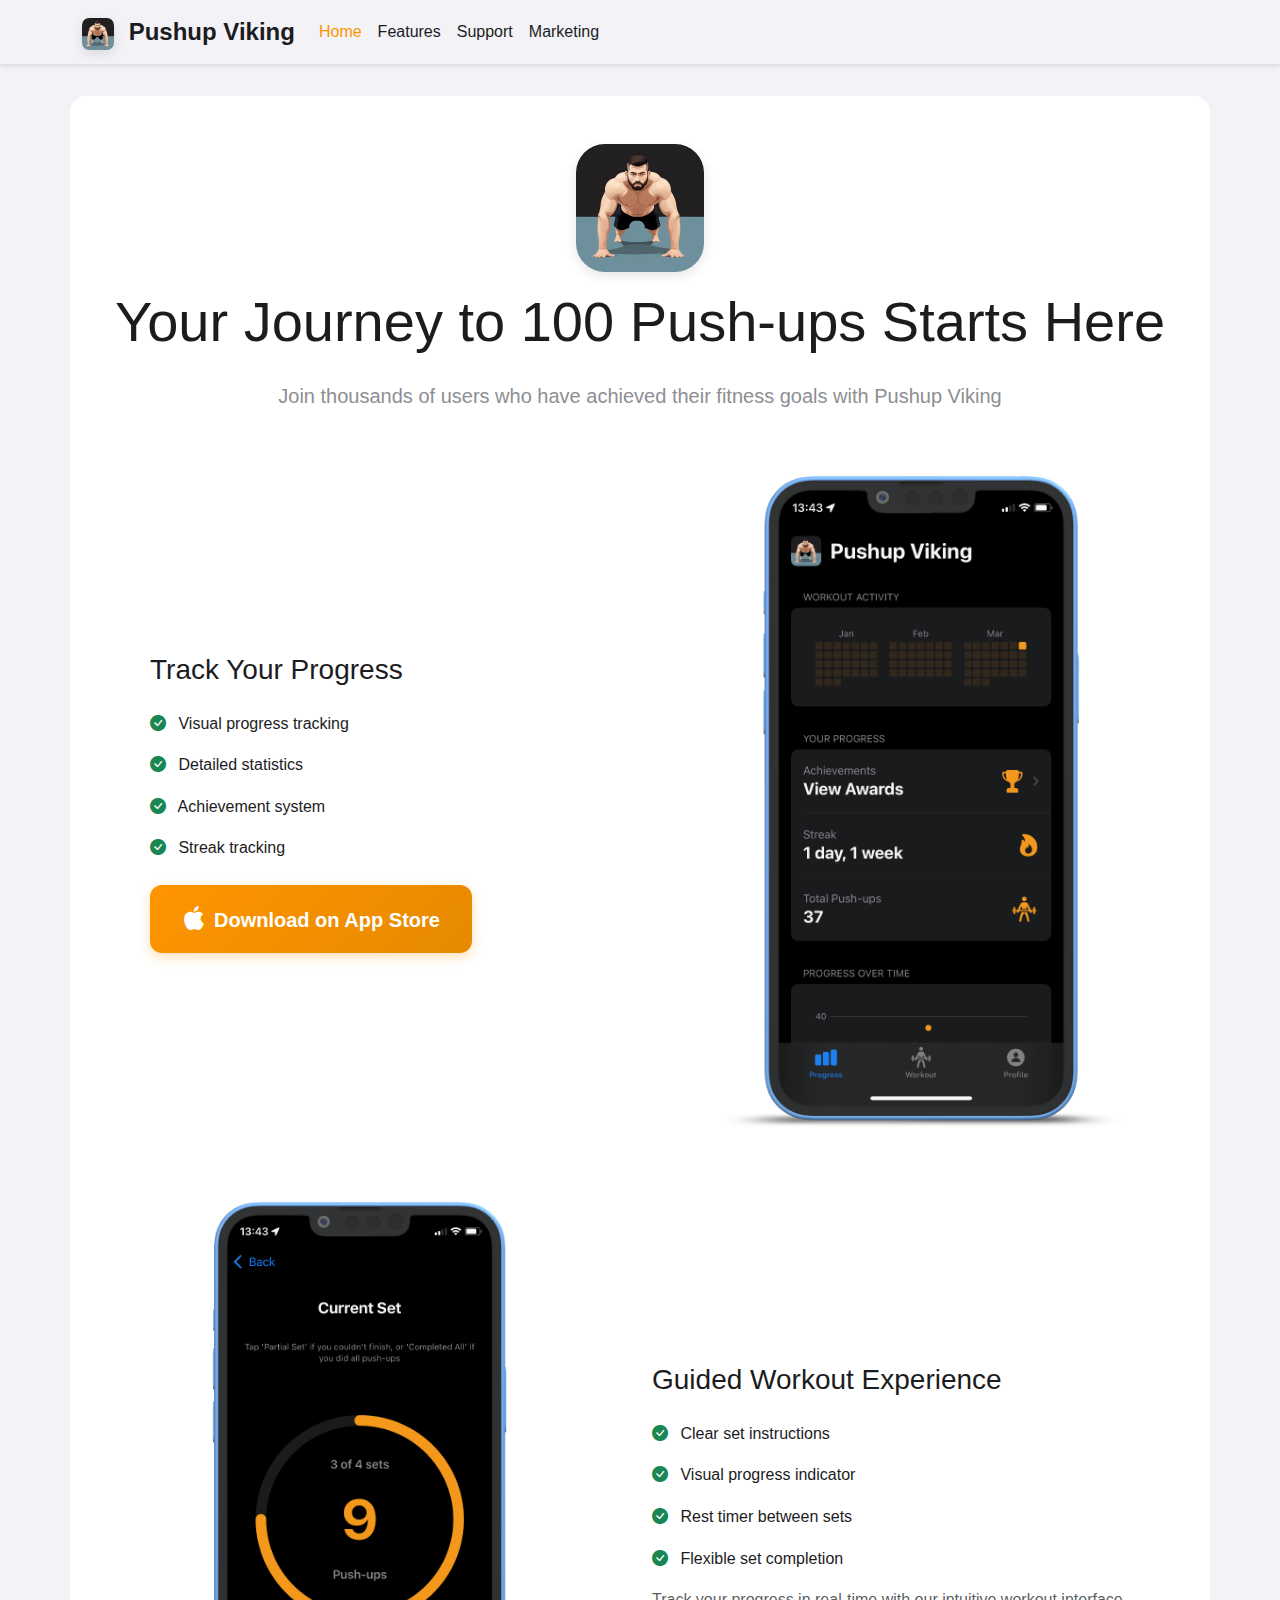
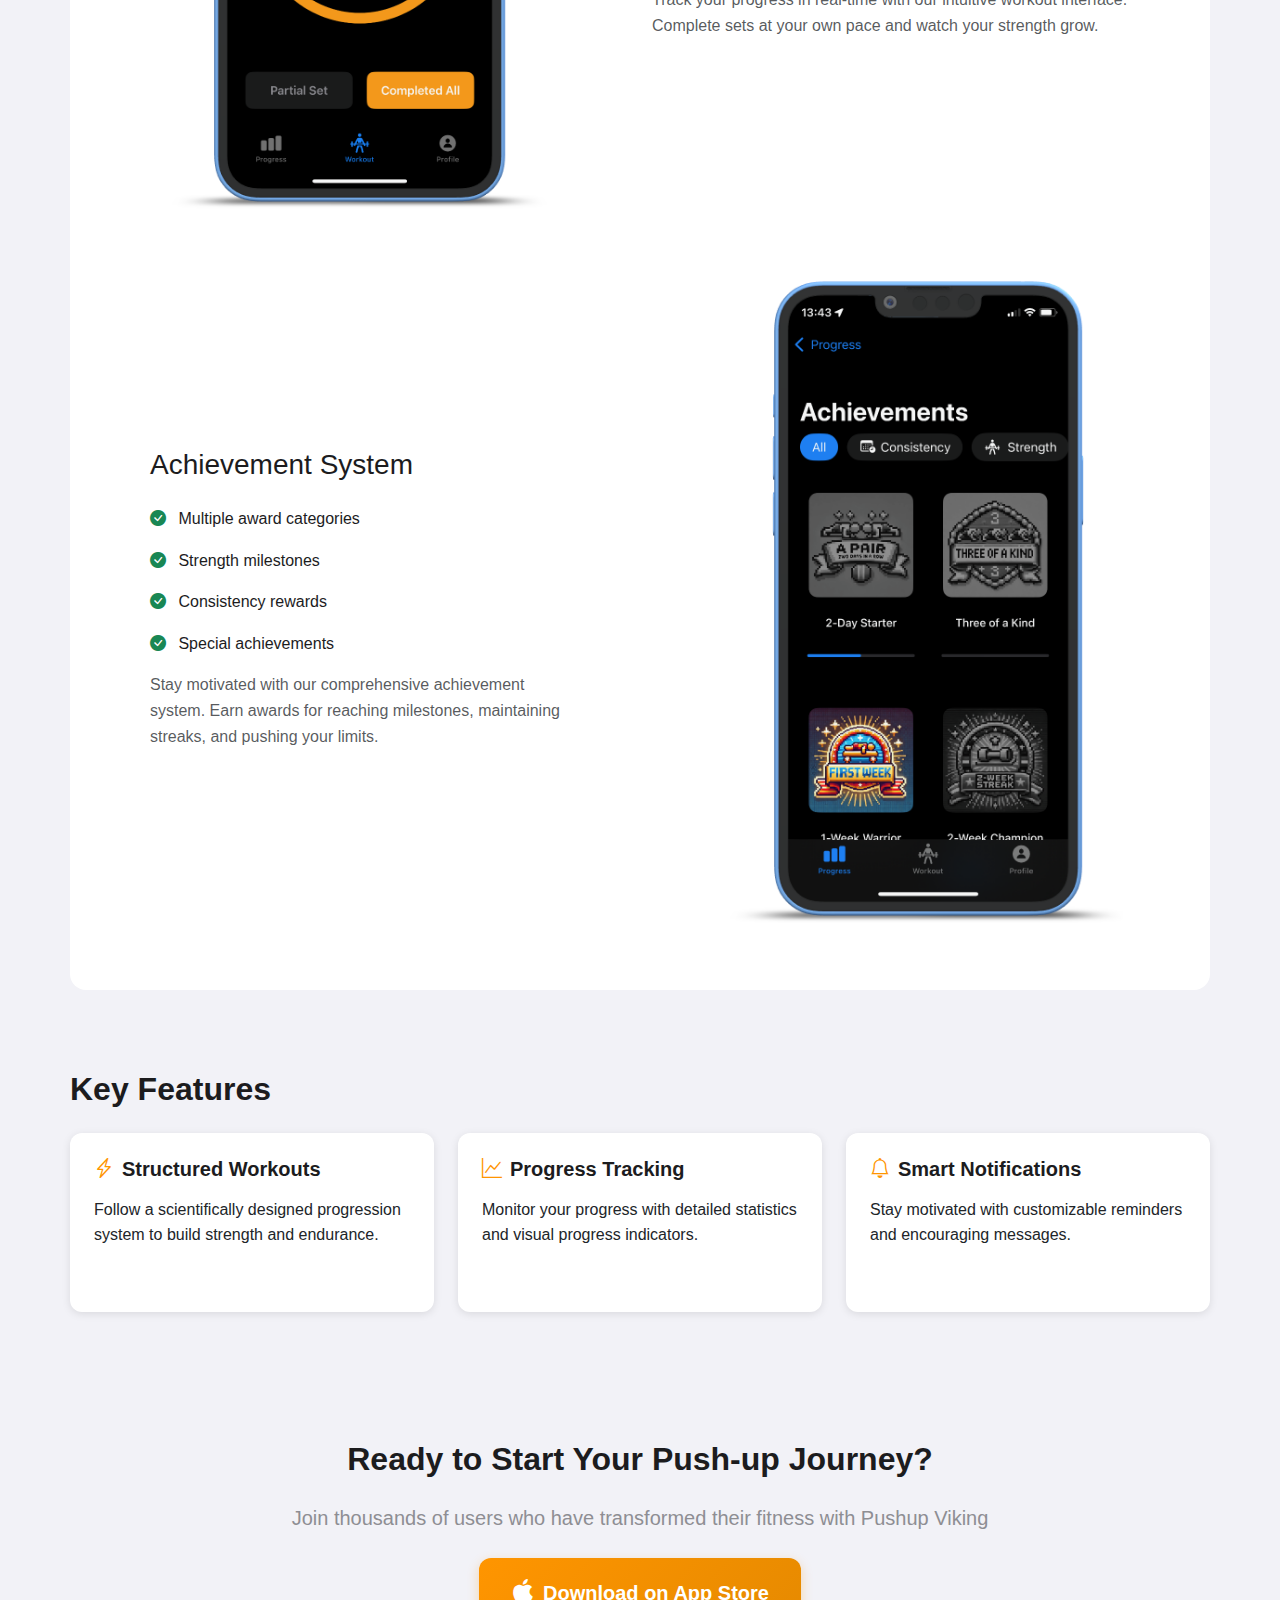
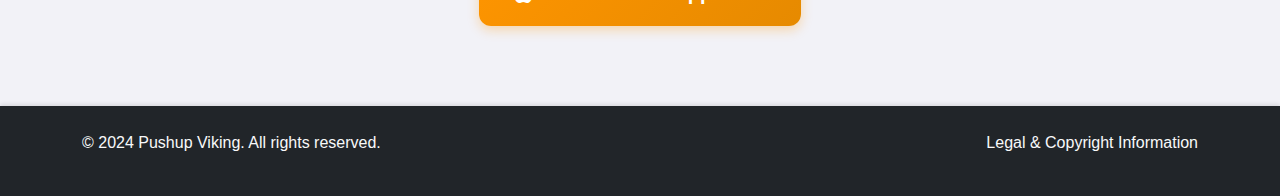
==== index.html @ 13bcde9d "first" ====
<!DOCTYPE html>
<html lang="en">
<head>
    <meta charset="UTF-8">
    <meta name="viewport" content="width=device-width, initial-scale=1.0">
    <title>Pushup Viking - Your Path to 100 Push-ups</title>
    <link href="https://cdn.jsdelivr.net/npm/bootstrap@5.3.0/dist/css/bootstrap.min.css" rel="stylesheet">
    <link rel="stylesheet" href="https://cdn.jsdelivr.net/npm/bootstrap-icons@1.11.0/font/bootstrap-icons.css">
    <link rel="stylesheet" href="css/style.css">
</head>
<body>
    <nav class="navbar navbar-expand-lg navbar-light bg-light">
        <div class="container">
            <a class="navbar-brand" href="index.html">
                <img src="images/icon/256.png" alt="Pushup Viking Icon" height="32" class="me-2 app-icon">
                Pushup Viking
            </a>
            <button class="navbar-toggler" type="button" data-bs-toggle="collapse" data-bs-target="#navbarNav">
                <span class="navbar-toggler-icon"></span>
            </button>
            <div class="collapse navbar-collapse" id="navbarNav">
                <ul class="navbar-nav">
                    <li class="nav-item">
                        <a class="nav-link active" href="index.html">Home</a>
                    </li>
                    <li class="nav-item">
                        <a class="nav-link" href="features.html">Features</a>
                    </li>
                    <li class="nav-item">
                        <a class="nav-link" href="support.html">Support</a>
                    </li>
                    <li class="nav-item">
                        <a class="nav-link" href="marketing.html">Marketing</a>
                    </li>
                </ul>
            </div>
        </div>
    </nav>

    <main class="container">
        <!-- Hero Section -->
        <section class="hero text-center py-5">
            <div class="mb-4">
                <img src="images/icon/512.png" alt="Pushup Viking Icon" height="128" class="mb-3 app-icon">
                <h1 class="display-4 mb-0">Your Journey to 100 Push-ups Starts Here</h1>
            </div>
            <p class="lead mb-5">Join thousands of users who have achieved their fitness goals with Pushup Viking</p>
            <div class="row align-items-center">
                <div class="col-md-6">
                    <div class="text-start px-md-5 content-padding">
                        <h2 class="h3 mb-4">Track Your Progress</h2>
                        <ul class="list-unstyled">
                            <li class="mb-3">
                                <i class="bi bi-check-circle-fill text-success me-2"></i>
                                Visual progress tracking
                            </li>
                            <li class="mb-3">
                                <i class="bi bi-check-circle-fill text-success me-2"></i>
                                Detailed statistics
                            </li>
                            <li class="mb-3">
                                <i class="bi bi-check-circle-fill text-success me-2"></i>
                                Achievement system
                            </li>
                            <li class="mb-3">
                                <i class="bi bi-check-circle-fill text-success me-2"></i>
                                Streak tracking
                            </li>
                        </ul>
                        <div class="text-md-start text-center mt-4">
                            <a href="https://apps.apple.com/app/id6471234567" class="btn btn-primary btn-lg download-button">
                                <i class="bi bi-apple text-white me-2"></i><span class="download-text">Download on App Store</span>
                            </a>
                        </div>
                    </div>
                </div>
                <div class="col-md-6">
                    <div class="d-flex justify-content-center">
                        <img src="images/screenshots/mockup-progress.png" alt="Pushup Viking Progress Screen" class="img-fluid rounded mb-4 mb-md-0" style="max-width: 400px; width: 100%;">
                    </div>
                </div>
            </div>

            <!-- Current Set Preview Section -->
            <div class="row align-items-center mt-5">
                <div class="col-md-6 order-md-2">
                    <div class="text-start">
                        <h2 class="h3 mb-4">Guided Workout Experience</h2>
                        <ul class="list-unstyled">
                            <li class="mb-3">
                                <i class="bi bi-check-circle-fill text-success me-2"></i>
                                Clear set instructions
                            </li>
                            <li class="mb-3">
                                <i class="bi bi-check-circle-fill text-success me-2"></i>
                                Visual progress indicator
                            </li>
                            <li class="mb-3">
                                <i class="bi bi-check-circle-fill text-success me-2"></i>
                                Rest timer between sets
                            </li>
                            <li class="mb-3">
                                <i class="bi bi-check-circle-fill text-success me-2"></i>
                                Flexible set completion
                            </li>
                        </ul>
                        <p class="text-muted">Track your progress in real-time with our intuitive workout interface. Complete sets at your own pace and watch your strength grow.</p>
                    </div>
                </div>
                <div class="col-md-6 order-md-1">
                    <div class="d-flex justify-content-center">
                        <img src="images/screenshots/mockup-current-set.png" alt="Pushup Viking Current Set Screen" class="img-fluid rounded mb-4 mb-md-0" style="max-width: 400px; width: 100%;">
                    </div>
                </div>
            </div>

            <!-- Awards Preview Section -->
            <div class="row align-items-center mt-5">
                <div class="col-md-6">
                    <div class="text-start px-md-5 content-padding">
                        <h2 class="h3 mb-4">Achievement System</h2>
                        <ul class="list-unstyled">
                            <li class="mb-3">
                                <i class="bi bi-check-circle-fill text-success me-2"></i>
                                Multiple award categories
                            </li>
                            <li class="mb-3">
                                <i class="bi bi-check-circle-fill text-success me-2"></i>
                                Strength milestones
                            </li>
                            <li class="mb-3">
                                <i class="bi bi-check-circle-fill text-success me-2"></i>
                                Consistency rewards
                            </li>
                            <li class="mb-3">
                                <i class="bi bi-check-circle-fill text-success me-2"></i>
                                Special achievements
                            </li>
                        </ul>
                        <p class="text-muted">Stay motivated with our comprehensive achievement system. Earn awards for reaching milestones, maintaining streaks, and pushing your limits.</p>
                    </div>
                </div>
                <div class="col-md-6">
                    <div class="d-flex justify-content-center">
                        <img src="images/screenshots/mockup-awards.png" alt="Pushup Viking Awards Screen" class="img-fluid rounded mb-4 mb-md-0" style="max-width: 400px; width: 100%;">
                    </div>
                </div>
            </div>
        </section>

        <section class="features mt-5">
            <h2>Key Features</h2>
            <div class="row mt-4">
                <div class="col-md-4">
                    <div class="card h-100">
                        <div class="card-body">
                            <h3><i class="bi bi-lightning-charge text-primary me-2"></i>Structured Workouts</h3>
                            <p>Follow a scientifically designed progression system to build strength and endurance.</p>
                        </div>
                    </div>
                </div>
                <div class="col-md-4">
                    <div class="card h-100">
                        <div class="card-body">
                            <h3><i class="bi bi-graph-up text-primary me-2"></i>Progress Tracking</h3>
                            <p>Monitor your progress with detailed statistics and visual progress indicators.</p>
                        </div>
                    </div>
                </div>
                <div class="col-md-4">
                    <div class="card h-100">
                        <div class="card-body">
                            <h3><i class="bi bi-bell text-primary me-2"></i>Smart Notifications</h3>
                            <p>Stay motivated with customizable reminders and encouraging messages.</p>
                        </div>
                    </div>
                </div>
            </div>
        </section>
        
        <!-- Call to Action Section -->
        <section class="cta text-center py-5 mt-5">
            <h2 class="mb-4">Ready to Start Your Push-up Journey?</h2>
            <p class="lead mb-4">Join thousands of users who have transformed their fitness with Pushup Viking</p>
            <a href="https://apps.apple.com/app/id6471234567" class="btn btn-primary btn-lg download-button">
                <i class="bi bi-apple text-white me-2"></i><span class="download-text">Download on App Store</span>
            </a>
        </section>
    </main>

    <footer class="bg-dark text-light py-4">
        <div class="container">
            <div class="row">
                <div class="col-md-6">
                    <p>&copy; 2024 Pushup Viking. All rights reserved.</p>
                </div>
                <div class="col-md-6 text-md-end">
                    <a href="copyright.html" class="text-light">Legal & Copyright Information</a>
                </div>
            </div>
        </div>
    </footer>
    
    <!-- Legal Information Modal -->
    <div class="modal fade" id="legalModal" tabindex="-1" aria-labelledby="legalModalLabel" aria-hidden="true">
        <div class="modal-dialog modal-lg">
            <div class="modal-content">
                <div class="modal-header">
                    <h5 class="modal-title" id="legalModalLabel">Legal Information</h5>
                    <button type="button" class="btn-close" data-bs-dismiss="modal" aria-label="Close"></button>
                </div>
                <div class="modal-body">
                    <h6>End User License Agreement</h6>
                    <p>By downloading, installing, or using Pushup Viking, you agree to be bound by the terms of the <a href="https://www.apple.com/legal/internet-services/itunes/dev/stdeula/" target="_blank">Apple End User License Agreement</a>.</p>
                    
                    <h6>Privacy Policy</h6>
                    <p>Your privacy is important to us. Our Privacy Policy describes:</p>
                    <ul>
                        <li>What information we collect and how it is used</li>
                        <li>How we store and protect your data</li>
                        <li>Your rights regarding your personal information</li>
                        <li>How to contact us about privacy concerns</li>
                    </ul>
                    <p>For a full overview of our privacy practices, please <a href="copyright.html#privacy">view our Privacy Policy</a>.</p>
                    
                    <h6>Terms of Service</h6>
                    <p>By using Pushup Viking, you agree to our Terms of Service. These terms outline:</p>
                    <ul>
                        <li>Acceptable use of the application</li>
                        <li>Subscription terms and conditions</li>
                        <li>User responsibilities</li>
                        <li>Limitation of liability</li>
                    </ul>
                    
                    <h6>Support Information</h6>
                    <p>For any questions or issues, please contact our support team at <a href="mailto:support@pushupviking.app">support@pushupviking.app</a>.</p>
                    
                    <h6>Apple App Store Requirements</h6>
                    <p>Pushup Viking complies with all App Store requirements including:</p>
                    <ul>
                        <li>Acknowledgement that Apple is not responsible for the app or its content</li>
                        <li>Agreement that Apple has no obligation to provide maintenance or support</li>
                        <li>In the event of failure to conform to warranty, you may notify Apple for a refund</li>
                        <li>Apple is not responsible for addressing claims related to the app</li>
                        <li>Apple is not responsible for investigating or defending intellectual property infringement claims</li>
                    </ul>
                </div>
                <div class="modal-footer">
                    <button type="button" class="btn btn-secondary" data-bs-dismiss="modal">Close</button>
                </div>
            </div>
        </div>
    </div>

    <script src="https://cdn.jsdelivr.net/npm/bootstrap@5.3.0/dist/js/bootstrap.bundle.min.js"></script>
</body>
</html>
---- css/style.css ----
/* Custom styles for PushupTrainer website */

/* General styles */
:root {
    --primary-color: #FF9500;  /* Orange from the app */
    --primary-dark: #E68A00;
    --primary-light: #FFA533;
    --secondary-color: #007AFF;  /* iOS blue */
    --success-color: #34C759;  /* iOS green */
    --warning-color: #FF9500;  /* iOS orange */
    --danger-color: #FF3B30;  /* iOS red */
    --text-color: #1C1C1E;  /* iOS dark text */
    --text-secondary: #8E8E93;  /* iOS secondary text */
    --background-light: #F2F2F7;  /* iOS light background */
    --card-background: #FFFFFF;
}

body {
    font-family: -apple-system, BlinkMacSystemFont, "Segoe UI", Roboto, "Helvetica Neue", Arial, sans-serif;
    line-height: 1.6;
    color: var(--text-color);
    background-color: var(--background-light);
    min-height: 100vh;
    display: flex;
    flex-direction: column;
}

main {
    flex: 1 0 auto;
    padding: 2rem 0;
}

/* Navigation */
.navbar {
    background-color: var(--card-background) !important;
    box-shadow: 0 2px 4px rgba(0,0,0,0.1);
}

.navbar-brand {
    color: var(--text-color) !important;
    font-weight: 700;
    font-size: 1.5rem;
}

.nav-link {
    color: var(--text-color) !important;
}

.nav-link.active {
    color: var(--primary-color) !important;
}

/* Cards */
.card {
    border: none;
    border-radius: 12px;
    box-shadow: 0 2px 8px rgba(0,0,0,0.1);
    background-color: var(--card-background);
    transition: transform 0.2s ease-in-out;
    height: 100%;
}

.card:hover {
    transform: translateY(-2px);
}

.card-body {
    padding: 1.5rem;
}

/* Buttons */
.btn-primary {
    background-color: var(--primary-color);
    border-color: var(--primary-color);
    padding: 0.75rem 1.5rem;
    font-weight: 600;
}

.btn-primary:hover {
    background-color: var(--primary-dark);
    border-color: var(--primary-dark);
}

.btn-outline-primary {
    color: var(--primary-color);
    border-color: var(--primary-color);
}

.btn-outline-primary:hover {
    background-color: var(--primary-color);
    border-color: var(--primary-color);
}

.text-primary {
    color: var(--primary-color) !important;
}

.bg-primary {
    background-color: var(--primary-color) !important;
}

/* Typography */
h1, h2, h3, h4, h5, h6 {
    color: var(--text-color);
    font-weight: 700;
}

.lead {
    font-size: 1.25rem;
    color: var(--text-secondary);
}

/* Features section */
.features .card {
    margin-bottom: 1.5rem;
}

.features h3 {
    font-size: 1.25rem;
    margin-bottom: 1rem;
}

/* Testimonials */
.testimonials .card {
    background-color: #f8f9fa;
}

.testimonials .blockquote-footer {
    color: #666;
    font-size: 0.875rem;
}

/* Footer */
footer {
    flex-shrink: 0;
    background-color: var(--card-background) !important;
    box-shadow: 0 -2px 4px rgba(0,0,0,0.1);
    color: #fff;
    padding: 1.5rem 0;
}

footer a {
    text-decoration: none;
    color: #fff;
}

footer a:hover {
    text-decoration: underline;
}

/* FAQ section */
.accordion-button:not(.collapsed) {
    background-color: var(--primary-color);
    color: white;
}

.accordion-button:focus {
    box-shadow: 0 0 0 0.25rem rgba(255, 149, 0, 0.25);
}

/* Responsive adjustments */
@media (max-width: 768px) {
    .container {
        padding-left: 1rem;
        padding-right: 1rem;
    }
    
    h1 {
        font-size: 2rem;
    }
    
    .lead {
        font-size: 1.1rem;
    }

    /* Adjust content spacing on mobile */
    .hero .row {
        margin-left: 0.5rem;
        margin-right: 0.5rem;
    }

    /* Adjust content padding on mobile */
    .content-padding {
        padding-left: 1.5rem !important;
        padding-right: 1.5rem !important;
    }

    /* Add spacing between content and images on mobile */
    .hero .col-md-6:last-child {
        margin-top: 2rem;
    }

    /* Ensure images don't touch edges on mobile */
    .hero .img-fluid {
        margin: 0 auto;
        padding: 0 1rem;
    }
}

/* Utility classes */
.mt-5 {
    margin-top: 3rem;
}

.mb-4 {
    margin-bottom: 1.5rem;
}

/* Custom animations */
@keyframes fadeIn {
    from {
        opacity: 0;
        transform: translateY(20px);
    }
    to {
        opacity: 1;
        transform: translateY(0);
    }
}

.card {
    animation: fadeIn 0.5s ease-out;
}

/* App icon styling */
.app-icon {
    border-radius: 22.5%;  /* iOS app icon corner radius */
    box-shadow: 0 4px 12px rgba(0,0,0,0.1);
}

/* Hero section enhancement */
.hero {
    background-color: white;
    border-radius: 1rem;
    margin: 0;
    padding: 3rem 1rem;
}

/* Feature cards enhancement */
.feature-card {
    border-left: 4px solid var(--primary-color);
}

/* Testimonial cards enhancement */
.testimonial-card {
    background: linear-gradient(135deg, var(--card-background) 0%, var(--background-light) 100%);
}

/* Custom section backgrounds */
.bg-light {
    background-color: var(--background-light) !important;
}

/* Icon colors */
.bi {
    color: var(--primary-color);
}

/* Progress indicators */
.progress {
    background-color: var(--background-light);
    border-radius: 8px;
}

.progress-bar {
    background-color: var(--primary-color);
}

/* Custom list styling */
.list-unstyled li {
    margin-bottom: 0.5rem;
}

.list-unstyled li i {
    color: var(--success-color);
}

/* Card hover effects */
.card {
    transition: all 0.3s ease;
}

.card:hover {
    transform: translateY(-5px);
    box-shadow: 0 8px 16px rgba(0,0,0,0.1);
}

/* Custom button styles */
.btn-lg {
    padding: 0.75rem 1.5rem;
    border-radius: 12px;
    font-weight: 600;
}

/* Section spacing */
section {
    padding: 2rem 0;
}

/* Add a specific class for compact sections like those on the copyright page */
.compact-section {
    padding: 0.75rem 0;
}

/* For pages that need the original spacing, use the spacious-section class */
.spacious-section {
    padding: 4rem 0;
}

/* Custom heading styles */
h1, h2, h3, h4, h5, h6 {
    color: var(--text-color);
    font-weight: 700;
}

/* Custom link styling */
a {
    color: var(--primary-color);
    text-decoration: none;
    transition: color 0.2s ease;
}

a:hover {
    color: var(--primary-dark);
    text-decoration: none;
}

/* Remove gradient background and shadow from main container */
main.container {
    border-radius: 1rem;
    margin-top: 2rem;
    margin-bottom: 2rem;
    padding: 0;
}

/* Add custom padding for content sections */
.content-padding {
    padding-left: 1rem !important;
    padding-right: 1rem !important;
}

/* Larger padding for desktop screens */
@media (min-width: 768px) {
    .content-padding {
        padding-left: 4rem !important;
        padding-right: 4rem !important;
    }
}

/* Enhanced Download Button */
.download-button {
    font-size: 1.25rem;
    padding: 1rem 2rem;
    box-shadow: 0 4px 12px rgba(255, 149, 0, 0.3);
    transition: all 0.3s ease;
    background: linear-gradient(135deg, var(--primary-color) 0%, var(--primary-dark) 100%);
    border: none;
    position: relative;
    overflow: hidden;
    animation: pulse 2s infinite;
}

.download-button:hover {
    transform: translateY(-2px);
    box-shadow: 0 6px 16px rgba(255, 149, 0, 0.4);
    background: linear-gradient(135deg, var(--primary-dark) 0%, var(--primary-color) 100%);
}

.download-button:active {
    transform: translateY(1px);
    box-shadow: 0 2px 8px rgba(255, 149, 0, 0.3);
}

.download-button i {
    font-size: 1.5rem;
}

/* Responsive adjustments for download button on mobile */
@media (max-width: 576px) {
    .download-button {
        font-size: 0.95rem;
        padding: 0.75rem 1.25rem;
    }
    
    .download-button i {
        font-size: 1.1rem;
    }
}

/* Pulse Animation for buttons */
@keyframes pulse {
  0% {
    transform: scale(1);
    box-shadow: 0 0 0 0 rgba(13, 110, 253, 0.7);
  }
  
  70% {
    transform: scale(1.05);
    box-shadow: 0 0 0 10px rgba(13, 110, 253, 0);
  }
  
  100% {
    transform: scale(1);
    box-shadow: 0 0 0 0 rgba(13, 110, 253, 0);
  }
}

.pulse-animation {
  animation: pulse 1.5s infinite;
}

/* Optional: Stop animation on hover for better UX */
.pulse-animation:hover {
  animation: none;
}

/* Very small screen adjustments */
@media (max-width: 360px) {
    .download-button {
        font-size: 0.85rem;
        padding: 0.6rem 1rem;
    }
    
    .download-button i {
        font-size: 1rem;
    }
    
    /* Optional: Hide "on App Store" for very small screens */
    .download-text {
        display: inline;
    }
}

/* Override section padding for the copyright page */
.copyright-page section {
    padding: 0.75rem 0;
}
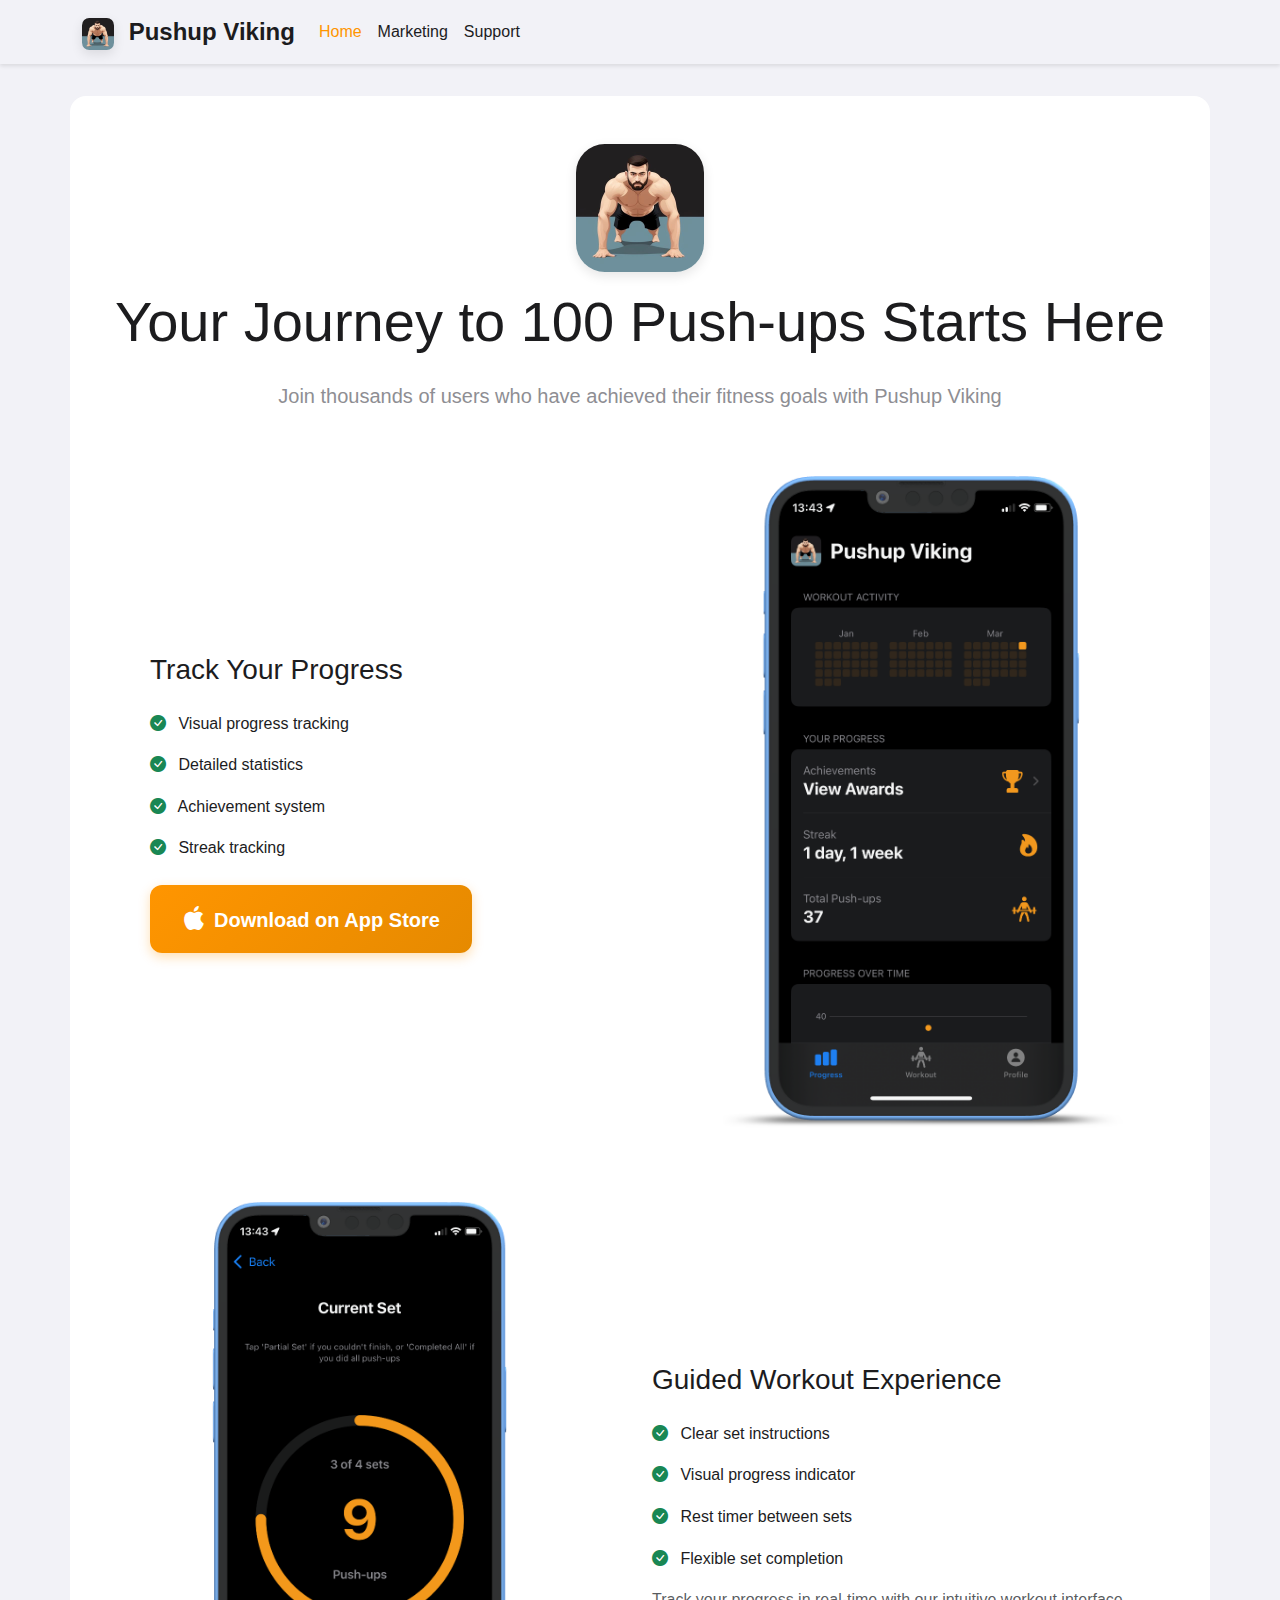
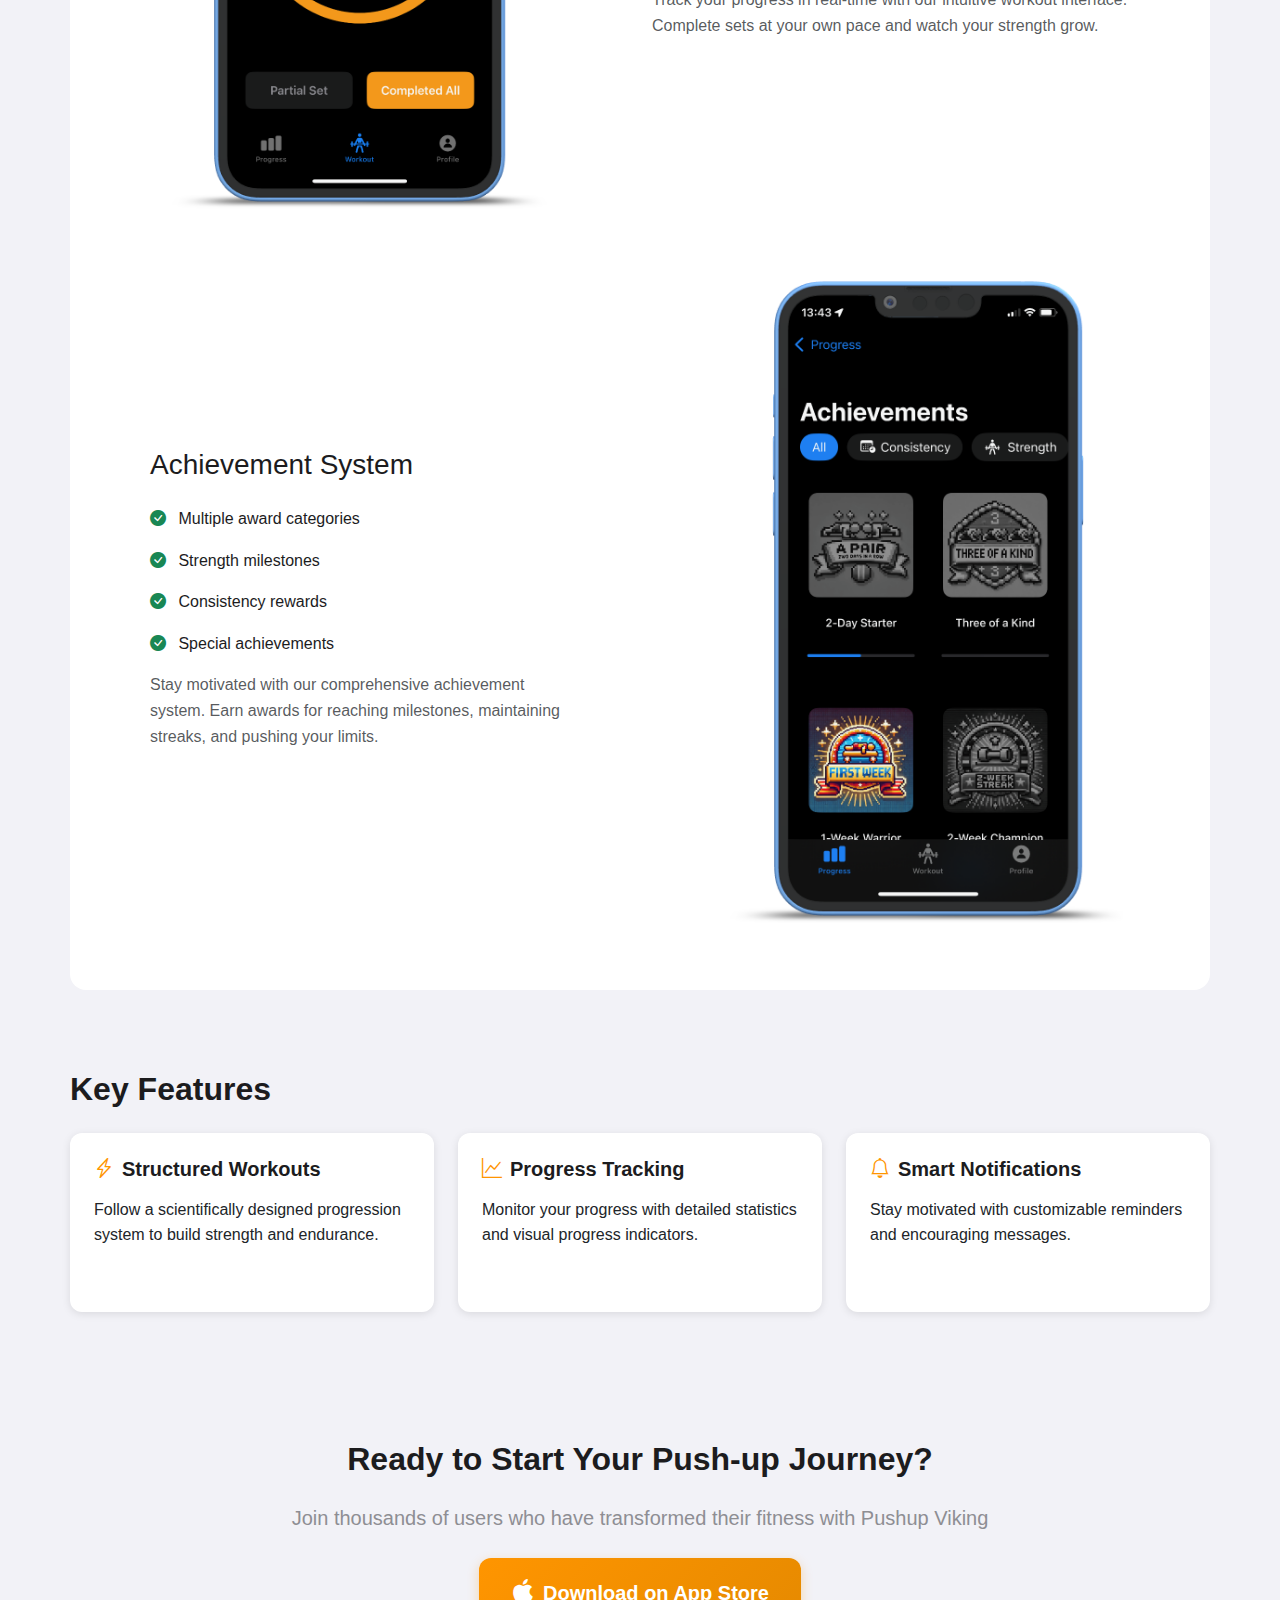
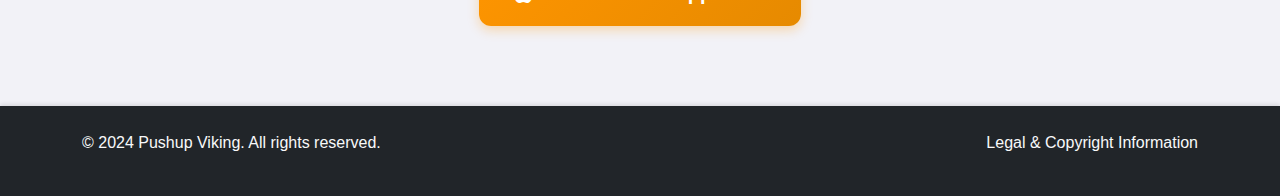
==== commit b3d10689: "merge marketing page" ====
--- a/index.html
+++ b/index.html
@@ -24,13 +24,10 @@
                         <a class="nav-link active" href="index.html">Home</a>
                     </li>
                     <li class="nav-item">
-                        <a class="nav-link" href="features.html">Features</a>
+                        <a class="nav-link" href="marketing.html">Marketing</a>
                     </li>
                     <li class="nav-item">
                         <a class="nav-link" href="support.html">Support</a>
-                    </li>
-                    <li class="nav-item">
-                        <a class="nav-link" href="marketing.html">Marketing</a>
                     </li>
                 </ul>
             </div>
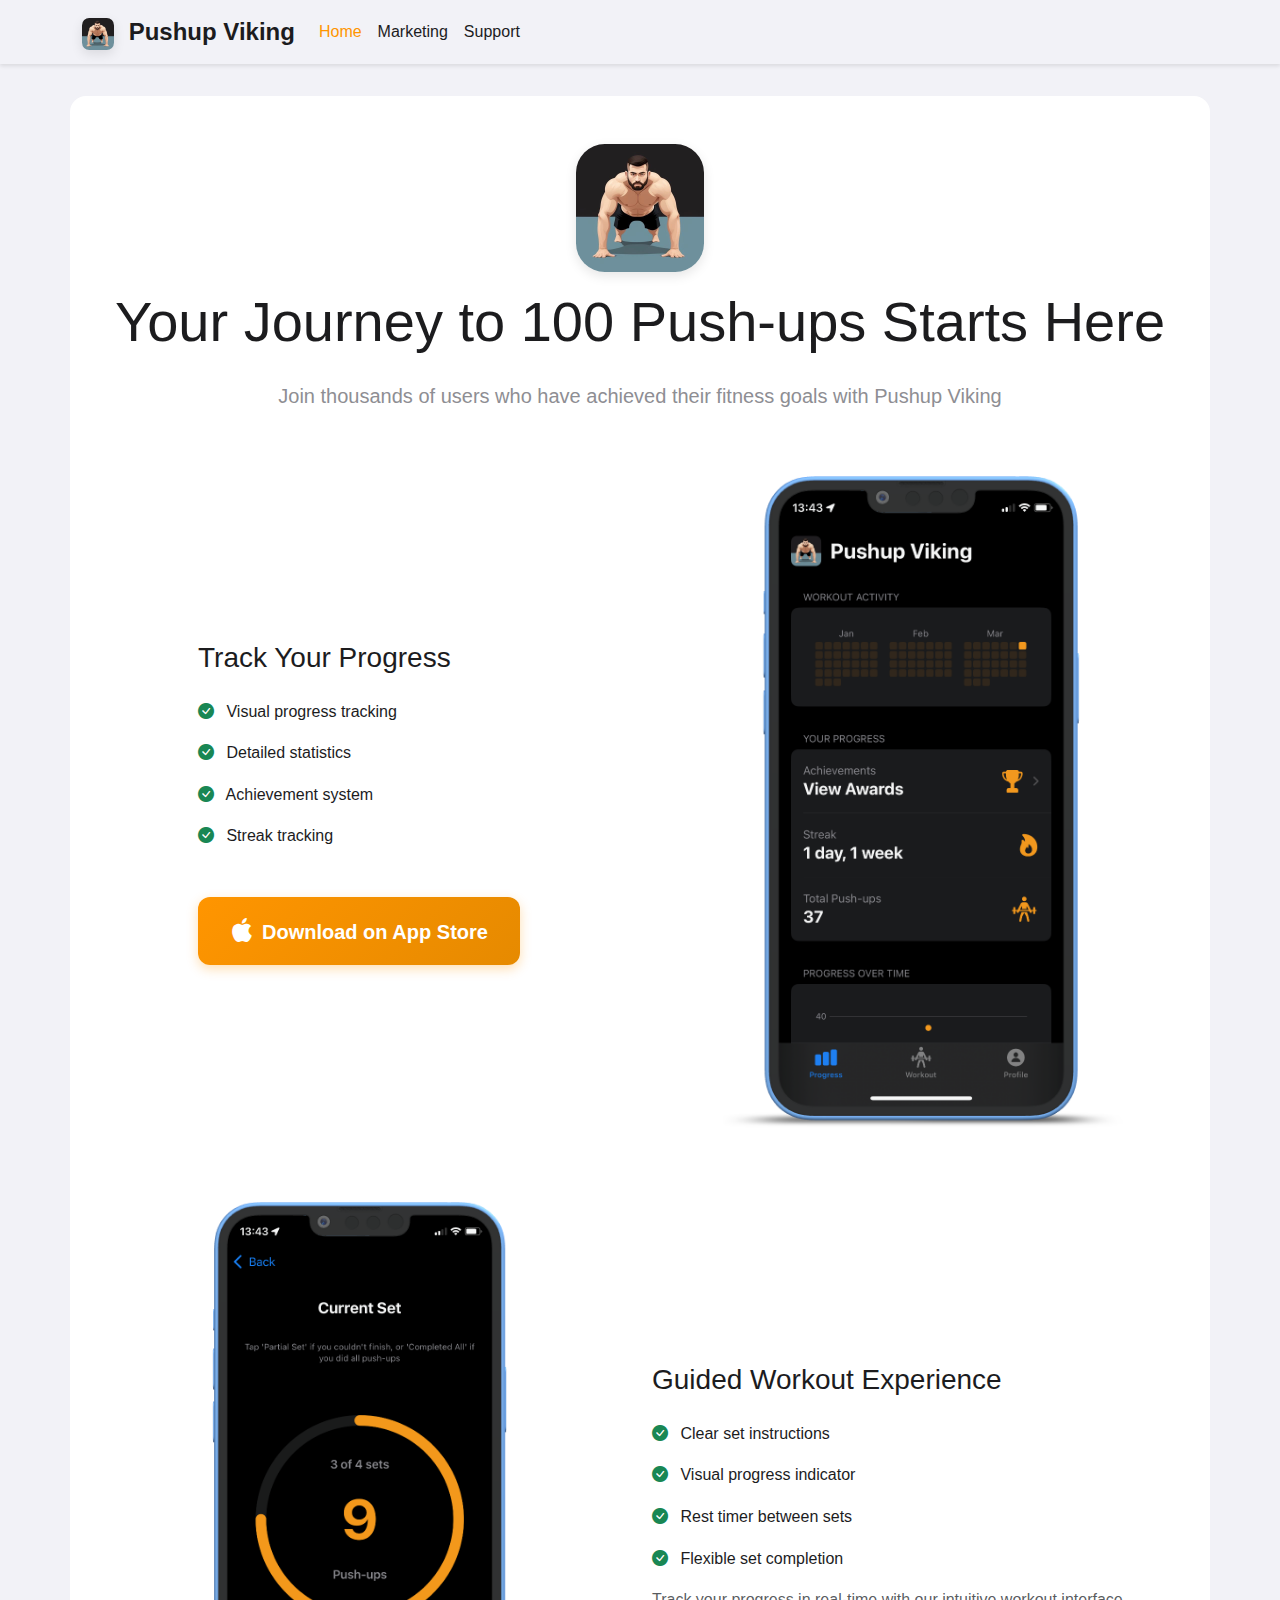
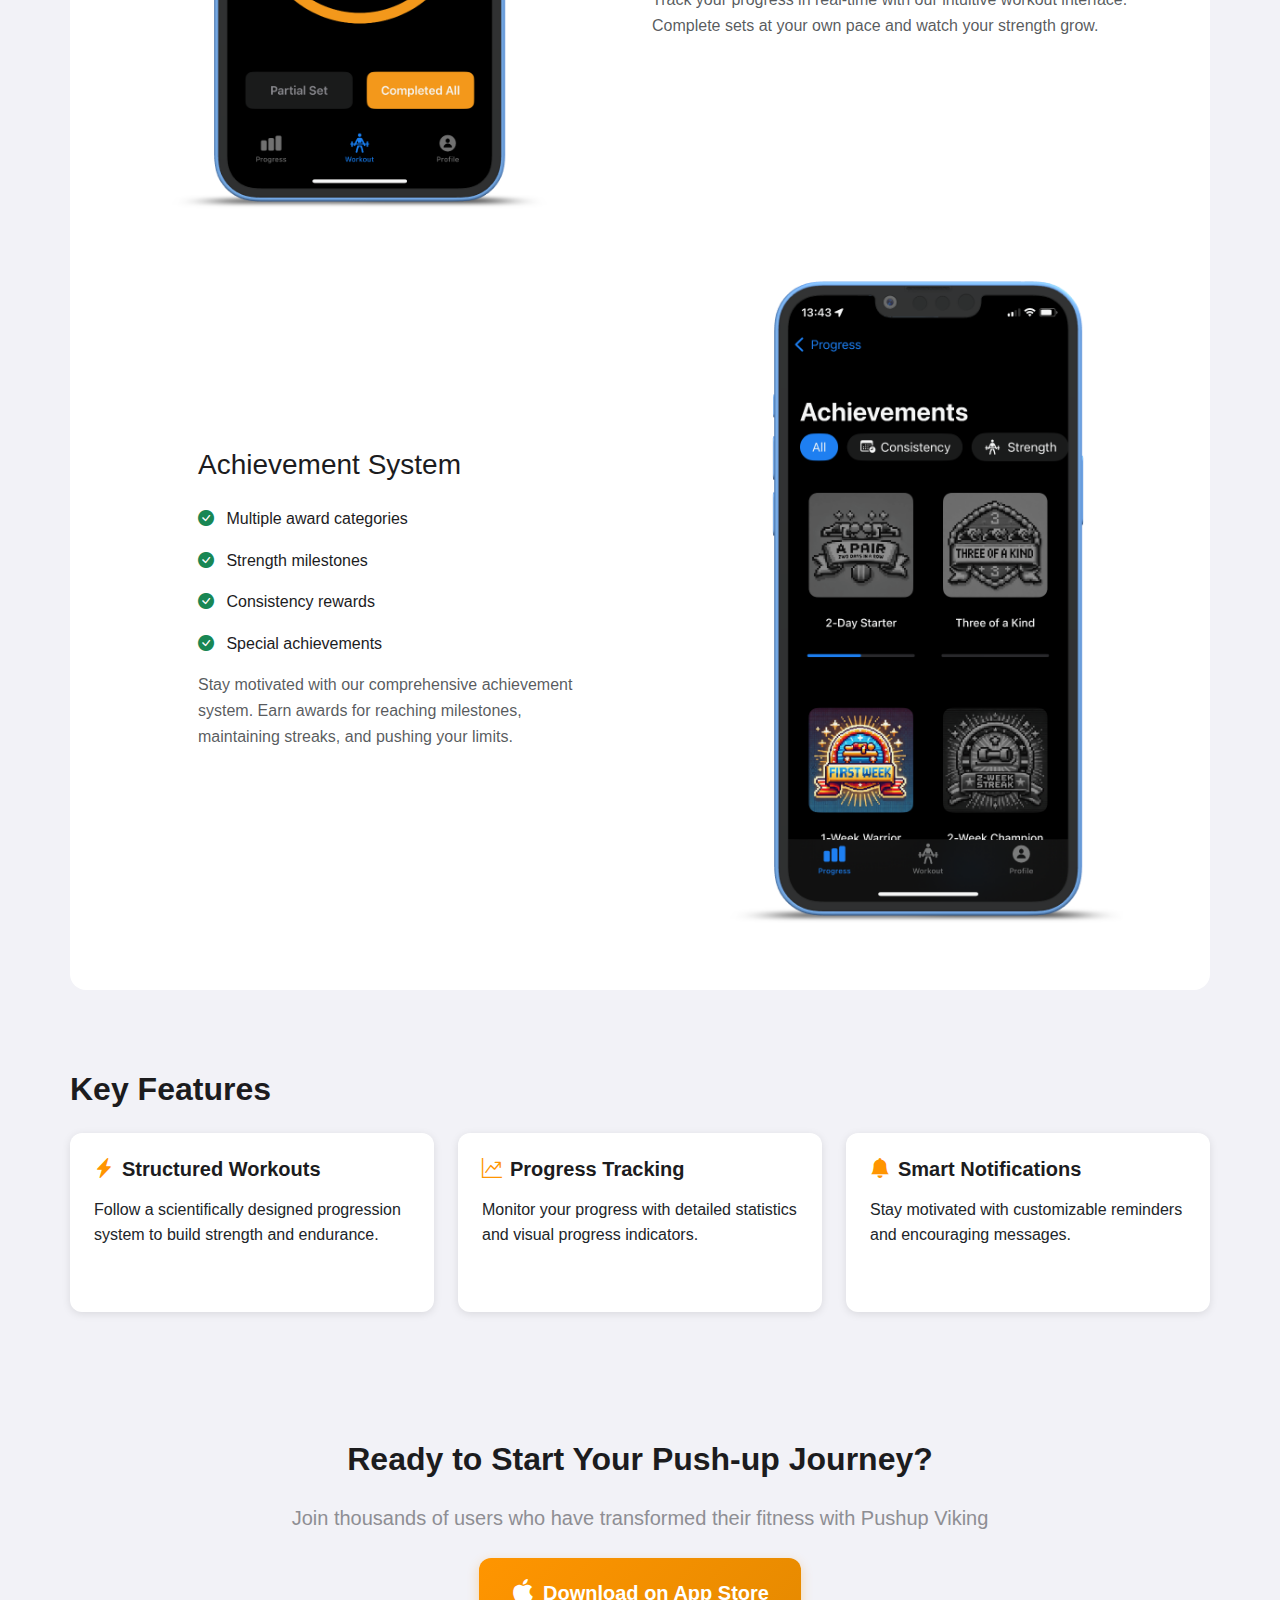
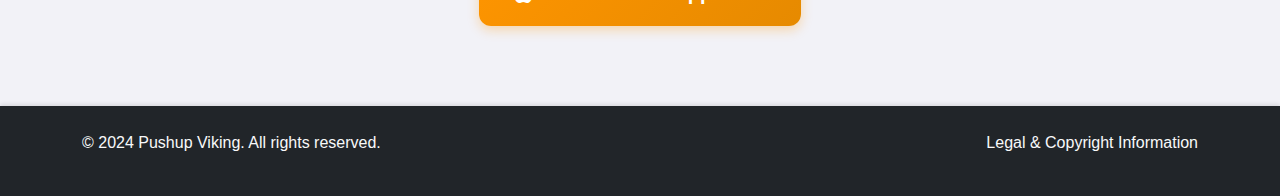
==== commit 206c8401: "some minor adjustments" ====
--- a/index.html
+++ b/index.html
@@ -1,254 +1,391 @@
 <!DOCTYPE html>
 <html lang="en">
-<head>
-    <meta charset="UTF-8">
-    <meta name="viewport" content="width=device-width, initial-scale=1.0">
+  <head>
+    <meta charset="UTF-8" />
+    <meta name="viewport" content="width=device-width, initial-scale=1.0" />
     <title>Pushup Viking - Your Path to 100 Push-ups</title>
-    <link href="https://cdn.jsdelivr.net/npm/bootstrap@5.3.0/dist/css/bootstrap.min.css" rel="stylesheet">
-    <link rel="stylesheet" href="https://cdn.jsdelivr.net/npm/bootstrap-icons@1.11.0/font/bootstrap-icons.css">
-    <link rel="stylesheet" href="css/style.css">
-</head>
-<body>
+    <link
+      href="https://cdn.jsdelivr.net/npm/bootstrap@5.3.0/dist/css/bootstrap.min.css"
+      rel="stylesheet"
+    />
+    <link
+      rel="stylesheet"
+      href="https://cdn.jsdelivr.net/npm/bootstrap-icons@1.11.0/font/bootstrap-icons.css"
+    />
+    <link rel="stylesheet" href="css/style.css" />
+
+    <link rel="apple-touch-icon" sizes="180x180" href="/apple-touch-icon.png" />
+    <link rel="icon" type="image/png" sizes="32x32" href="/favicon-32x32.png" />
+    <link rel="icon" type="image/png" sizes="16x16" href="/favicon-16x16.png" />
+    <link rel="manifest" href="/site.webmanifest" />
+  </head>
+  <body>
     <nav class="navbar navbar-expand-lg navbar-light bg-light">
-        <div class="container">
-            <a class="navbar-brand" href="index.html">
-                <img src="images/icon/256.png" alt="Pushup Viking Icon" height="32" class="me-2 app-icon">
-                Pushup Viking
-            </a>
-            <button class="navbar-toggler" type="button" data-bs-toggle="collapse" data-bs-target="#navbarNav">
-                <span class="navbar-toggler-icon"></span>
+      <div class="container">
+        <a class="navbar-brand" href="index.html">
+          <img
+            src="images/icon/256.png"
+            alt="Pushup Viking Icon"
+            height="32"
+            class="me-2 app-icon"
+          />
+          Pushup Viking
+        </a>
+        <button
+          class="navbar-toggler"
+          type="button"
+          data-bs-toggle="collapse"
+          data-bs-target="#navbarNav"
+        >
+          <span class="navbar-toggler-icon"></span>
+        </button>
+        <div class="collapse navbar-collapse" id="navbarNav">
+          <ul class="navbar-nav">
+            <li class="nav-item">
+              <a class="nav-link active" href="index.html">Home</a>
+            </li>
+            <li class="nav-item">
+              <a class="nav-link" href="marketing.html">Marketing</a>
+            </li>
+            <li class="nav-item">
+              <a class="nav-link" href="support.html">Support</a>
+            </li>
+          </ul>
+        </div>
+      </div>
+    </nav>
+
+    <main class="container">
+      <!-- Hero Section -->
+      <section class="hero text-center py-5">
+        <div class="mb-4">
+          <img
+            src="images/icon/512.png"
+            alt="Pushup Viking Icon"
+            height="128"
+            class="mb-3 app-icon"
+          />
+          <h1 class="display-4 mb-0">
+            Your Journey to 100 Push-ups Starts Here
+          </h1>
+        </div>
+        <p class="lead mb-5">
+          Join thousands of users who have achieved their fitness goals with
+          Pushup Viking
+        </p>
+        <div class="row align-items-center">
+          <div class="col-md-6">
+            <div class="text-start px-md-5 content-padding">
+              <h2 class="h3 mb-4">Track Your Progress</h2>
+              <ul class="list-unstyled">
+                <li class="mb-3">
+                  <i class="bi bi-check-circle-fill text-success me-2"></i>
+                  Visual progress tracking
+                </li>
+                <li class="mb-3">
+                  <i class="bi bi-check-circle-fill text-success me-2"></i>
+                  Detailed statistics
+                </li>
+                <li class="mb-3">
+                  <i class="bi bi-check-circle-fill text-success me-2"></i>
+                  Achievement system
+                </li>
+                <li class="mb-3">
+                  <i class="bi bi-check-circle-fill text-success me-2"></i>
+                  Streak tracking
+                </li>
+              </ul>
+              <div class="text-md-start text-center mt-5">
+                <a
+                  href="https://apps.apple.com/app/id6471234567"
+                  class="btn btn-primary btn-lg download-button"
+                >
+                  <i class="bi bi-apple text-white me-2"></i
+                  ><span class="download-text">Download on App Store</span>
+                </a>
+              </div>
+            </div>
+          </div>
+          <div class="col-md-6">
+            <div class="d-flex justify-content-center">
+              <img
+                src="images/screenshots/mockup-progress.png"
+                alt="Pushup Viking Progress Screen"
+                class="img-fluid rounded mb-4 mb-md-0"
+                style="max-width: 400px; width: 100%"
+              />
+            </div>
+          </div>
+        </div>
+
+        <!-- Current Set Preview Section -->
+        <div class="row align-items-center mt-5">
+          <div class="col-md-6 order-md-2">
+            <div class="text-start">
+              <h2 class="h3 mb-4">Guided Workout Experience</h2>
+              <ul class="list-unstyled">
+                <li class="mb-3">
+                  <i class="bi bi-check-circle-fill text-success me-2"></i>
+                  Clear set instructions
+                </li>
+                <li class="mb-3">
+                  <i class="bi bi-check-circle-fill text-success me-2"></i>
+                  Visual progress indicator
+                </li>
+                <li class="mb-3">
+                  <i class="bi bi-check-circle-fill text-success me-2"></i>
+                  Rest timer between sets
+                </li>
+                <li class="mb-3">
+                  <i class="bi bi-check-circle-fill text-success me-2"></i>
+                  Flexible set completion
+                </li>
+              </ul>
+              <p class="text-muted">
+                Track your progress in real-time with our intuitive workout
+                interface. Complete sets at your own pace and watch your
+                strength grow.
+              </p>
+            </div>
+          </div>
+          <div class="col-md-6 order-md-1">
+            <div class="d-flex justify-content-center">
+              <img
+                src="images/screenshots/mockup-current-set.png"
+                alt="Pushup Viking Current Set Screen"
+                class="img-fluid rounded mb-4 mb-md-0"
+                style="max-width: 400px; width: 100%"
+              />
+            </div>
+          </div>
+        </div>
+
+        <!-- Awards Preview Section -->
+        <div class="row align-items-center mt-5">
+          <div class="col-md-6">
+            <div class="text-start px-md-5 content-padding">
+              <h2 class="h3 mb-4">Achievement System</h2>
+              <ul class="list-unstyled">
+                <li class="mb-3">
+                  <i class="bi bi-check-circle-fill text-success me-2"></i>
+                  Multiple award categories
+                </li>
+                <li class="mb-3">
+                  <i class="bi bi-check-circle-fill text-success me-2"></i>
+                  Strength milestones
+                </li>
+                <li class="mb-3">
+                  <i class="bi bi-check-circle-fill text-success me-2"></i>
+                  Consistency rewards
+                </li>
+                <li class="mb-3">
+                  <i class="bi bi-check-circle-fill text-success me-2"></i>
+                  Special achievements
+                </li>
+              </ul>
+              <p class="text-muted">
+                Stay motivated with our comprehensive achievement system. Earn
+                awards for reaching milestones, maintaining streaks, and pushing
+                your limits.
+              </p>
+            </div>
+          </div>
+          <div class="col-md-6">
+            <div class="d-flex justify-content-center">
+              <img
+                src="images/screenshots/mockup-awards.png"
+                alt="Pushup Viking Awards Screen"
+                class="img-fluid rounded mb-4 mb-md-0"
+                style="max-width: 400px; width: 100%"
+              />
+            </div>
+          </div>
+        </div>
+      </section>
+
+      <section class="features mt-5">
+        <h2>Key Features</h2>
+        <div class="row mt-4">
+          <div class="col-md-4">
+            <div class="card h-100">
+              <div class="card-body">
+                <h3>
+                  <i class="bi bi-lightning-charge-fill text-primary me-2"></i>Structured Workouts
+                </h3>
+                <p>
+                  Follow a scientifically designed progression system to build
+                  strength and endurance.
+                </p>
+              </div>
+            </div>
+          </div>
+          <div class="col-md-4">
+            <div class="card h-100">
+              <div class="card-body">
+                <h3>
+                  <i class="bi bi-graph-up-arrow text-primary me-2"></i>Progress Tracking
+                </h3>
+                <p>
+                  Monitor your progress with detailed statistics and visual
+                  progress indicators.
+                </p>
+              </div>
+            </div>
+          </div>
+          <div class="col-md-4">
+            <div class="card h-100">
+              <div class="card-body">
+                <h3>
+                  <i class="bi bi-bell-fill text-primary me-2"></i>Smart Notifications
+                </h3>
+                <p>
+                  Stay motivated with customizable reminders and encouraging
+                  messages.
+                </p>
+              </div>
+            </div>
+          </div>
+        </div>
+      </section>
+
+      <!-- Call to Action Section -->
+      <section class="cta text-center py-5 mt-5">
+        <h2 class="mb-4">Ready to Start Your Push-up Journey?</h2>
+        <p class="lead mb-4">
+          Join thousands of users who have transformed their fitness with Pushup
+          Viking
+        </p>
+        <a
+          href="https://apps.apple.com/app/id6471234567"
+          class="btn btn-primary btn-lg download-button"
+        >
+          <i class="bi bi-apple text-white me-2"></i
+          ><span class="download-text">Download on App Store</span>
+        </a>
+      </section>
+    </main>
+
+    <footer class="bg-dark text-light py-4">
+      <div class="container">
+        <div class="row">
+          <div class="col-md-6">
+            <p>&copy; 2024 Pushup Viking. All rights reserved.</p>
+          </div>
+          <div class="col-md-6 text-md-end">
+            <a href="copyright.html" class="text-light"
+              >Legal & Copyright Information</a
+            >
+          </div>
+        </div>
+      </div>
+    </footer>
+
+    <!-- Legal Information Modal -->
+    <div
+      class="modal fade"
+      id="legalModal"
+      tabindex="-1"
+      aria-labelledby="legalModalLabel"
+      aria-hidden="true"
+    >
+      <div class="modal-dialog modal-lg">
+        <div class="modal-content">
+          <div class="modal-header">
+            <h5 class="modal-title" id="legalModalLabel">Legal Information</h5>
+            <button
+              type="button"
+              class="btn-close"
+              data-bs-dismiss="modal"
+              aria-label="Close"
+            ></button>
+          </div>
+          <div class="modal-body">
+            <h6>End User License Agreement</h6>
+            <p>
+              By downloading, installing, or using Pushup Viking, you agree to
+              be bound by the terms of the
+              <a
+                href="https://www.apple.com/legal/internet-services/itunes/dev/stdeula/"
+                target="_blank"
+                >Apple End User License Agreement</a
+              >.
+            </p>
+
+            <h6>Privacy Policy</h6>
+            <p>
+              Your privacy is important to us. Our Privacy Policy describes:
+            </p>
+            <ul>
+              <li>What information we collect and how it is used</li>
+              <li>How we store and protect your data</li>
+              <li>Your rights regarding your personal information</li>
+              <li>How to contact us about privacy concerns</li>
+            </ul>
+            <p>
+              For a full overview of our privacy practices, please
+              <a href="copyright.html#privacy">view our Privacy Policy</a>.
+            </p>
+
+            <h6>Terms of Service</h6>
+            <p>
+              By using Pushup Viking, you agree to our Terms of Service. These
+              terms outline:
+            </p>
+            <ul>
+              <li>Acceptable use of the application</li>
+              <li>Subscription terms and conditions</li>
+              <li>User responsibilities</li>
+              <li>Limitation of liability</li>
+            </ul>
+
+            <h6>Support Information</h6>
+            <p>
+              For any questions or issues, please contact our support team at
+              <a href="mailto:support@pushupviking.app"
+                >support@pushupviking.app</a
+              >.
+            </p>
+
+            <h6>Apple App Store Requirements</h6>
+            <p>
+              Pushup Viking complies with all App Store requirements including:
+            </p>
+            <ul>
+              <li>
+                Acknowledgement that Apple is not responsible for the app or its
+                content
+              </li>
+              <li>
+                Agreement that Apple has no obligation to provide maintenance or
+                support
+              </li>
+              <li>
+                In the event of failure to conform to warranty, you may notify
+                Apple for a refund
+              </li>
+              <li>
+                Apple is not responsible for addressing claims related to the
+                app
+              </li>
+              <li>
+                Apple is not responsible for investigating or defending
+                intellectual property infringement claims
+              </li>
+            </ul>
+          </div>
+          <div class="modal-footer">
+            <button
+              type="button"
+              class="btn btn-secondary"
+              data-bs-dismiss="modal"
+            >
+              Close
             </button>
-            <div class="collapse navbar-collapse" id="navbarNav">
-                <ul class="navbar-nav">
-                    <li class="nav-item">
-                        <a class="nav-link active" href="index.html">Home</a>
-                    </li>
-                    <li class="nav-item">
-                        <a class="nav-link" href="marketing.html">Marketing</a>
-                    </li>
-                    <li class="nav-item">
-                        <a class="nav-link" href="support.html">Support</a>
-                    </li>
-                </ul>
-            </div>
-        </div>
-    </nav>
-
-    <main class="container">
-        <!-- Hero Section -->
-        <section class="hero text-center py-5">
-            <div class="mb-4">
-                <img src="images/icon/512.png" alt="Pushup Viking Icon" height="128" class="mb-3 app-icon">
-                <h1 class="display-4 mb-0">Your Journey to 100 Push-ups Starts Here</h1>
-            </div>
-            <p class="lead mb-5">Join thousands of users who have achieved their fitness goals with Pushup Viking</p>
-            <div class="row align-items-center">
-                <div class="col-md-6">
-                    <div class="text-start px-md-5 content-padding">
-                        <h2 class="h3 mb-4">Track Your Progress</h2>
-                        <ul class="list-unstyled">
-                            <li class="mb-3">
-                                <i class="bi bi-check-circle-fill text-success me-2"></i>
-                                Visual progress tracking
-                            </li>
-                            <li class="mb-3">
-                                <i class="bi bi-check-circle-fill text-success me-2"></i>
-                                Detailed statistics
-                            </li>
-                            <li class="mb-3">
-                                <i class="bi bi-check-circle-fill text-success me-2"></i>
-                                Achievement system
-                            </li>
-                            <li class="mb-3">
-                                <i class="bi bi-check-circle-fill text-success me-2"></i>
-                                Streak tracking
-                            </li>
-                        </ul>
-                        <div class="text-md-start text-center mt-4">
-                            <a href="https://apps.apple.com/app/id6471234567" class="btn btn-primary btn-lg download-button">
-                                <i class="bi bi-apple text-white me-2"></i><span class="download-text">Download on App Store</span>
-                            </a>
-                        </div>
-                    </div>
-                </div>
-                <div class="col-md-6">
-                    <div class="d-flex justify-content-center">
-                        <img src="images/screenshots/mockup-progress.png" alt="Pushup Viking Progress Screen" class="img-fluid rounded mb-4 mb-md-0" style="max-width: 400px; width: 100%;">
-                    </div>
-                </div>
-            </div>
-
-            <!-- Current Set Preview Section -->
-            <div class="row align-items-center mt-5">
-                <div class="col-md-6 order-md-2">
-                    <div class="text-start">
-                        <h2 class="h3 mb-4">Guided Workout Experience</h2>
-                        <ul class="list-unstyled">
-                            <li class="mb-3">
-                                <i class="bi bi-check-circle-fill text-success me-2"></i>
-                                Clear set instructions
-                            </li>
-                            <li class="mb-3">
-                                <i class="bi bi-check-circle-fill text-success me-2"></i>
-                                Visual progress indicator
-                            </li>
-                            <li class="mb-3">
-                                <i class="bi bi-check-circle-fill text-success me-2"></i>
-                                Rest timer between sets
-                            </li>
-                            <li class="mb-3">
-                                <i class="bi bi-check-circle-fill text-success me-2"></i>
-                                Flexible set completion
-                            </li>
-                        </ul>
-                        <p class="text-muted">Track your progress in real-time with our intuitive workout interface. Complete sets at your own pace and watch your strength grow.</p>
-                    </div>
-                </div>
-                <div class="col-md-6 order-md-1">
-                    <div class="d-flex justify-content-center">
-                        <img src="images/screenshots/mockup-current-set.png" alt="Pushup Viking Current Set Screen" class="img-fluid rounded mb-4 mb-md-0" style="max-width: 400px; width: 100%;">
-                    </div>
-                </div>
-            </div>
-
-            <!-- Awards Preview Section -->
-            <div class="row align-items-center mt-5">
-                <div class="col-md-6">
-                    <div class="text-start px-md-5 content-padding">
-                        <h2 class="h3 mb-4">Achievement System</h2>
-                        <ul class="list-unstyled">
-                            <li class="mb-3">
-                                <i class="bi bi-check-circle-fill text-success me-2"></i>
-                                Multiple award categories
-                            </li>
-                            <li class="mb-3">
-                                <i class="bi bi-check-circle-fill text-success me-2"></i>
-                                Strength milestones
-                            </li>
-                            <li class="mb-3">
-                                <i class="bi bi-check-circle-fill text-success me-2"></i>
-                                Consistency rewards
-                            </li>
-                            <li class="mb-3">
-                                <i class="bi bi-check-circle-fill text-success me-2"></i>
-                                Special achievements
-                            </li>
-                        </ul>
-                        <p class="text-muted">Stay motivated with our comprehensive achievement system. Earn awards for reaching milestones, maintaining streaks, and pushing your limits.</p>
-                    </div>
-                </div>
-                <div class="col-md-6">
-                    <div class="d-flex justify-content-center">
-                        <img src="images/screenshots/mockup-awards.png" alt="Pushup Viking Awards Screen" class="img-fluid rounded mb-4 mb-md-0" style="max-width: 400px; width: 100%;">
-                    </div>
-                </div>
-            </div>
-        </section>
-
-        <section class="features mt-5">
-            <h2>Key Features</h2>
-            <div class="row mt-4">
-                <div class="col-md-4">
-                    <div class="card h-100">
-                        <div class="card-body">
-                            <h3><i class="bi bi-lightning-charge text-primary me-2"></i>Structured Workouts</h3>
-                            <p>Follow a scientifically designed progression system to build strength and endurance.</p>
-                        </div>
-                    </div>
-                </div>
-                <div class="col-md-4">
-                    <div class="card h-100">
-                        <div class="card-body">
-                            <h3><i class="bi bi-graph-up text-primary me-2"></i>Progress Tracking</h3>
-                            <p>Monitor your progress with detailed statistics and visual progress indicators.</p>
-                        </div>
-                    </div>
-                </div>
-                <div class="col-md-4">
-                    <div class="card h-100">
-                        <div class="card-body">
-                            <h3><i class="bi bi-bell text-primary me-2"></i>Smart Notifications</h3>
-                            <p>Stay motivated with customizable reminders and encouraging messages.</p>
-                        </div>
-                    </div>
-                </div>
-            </div>
-        </section>
-        
-        <!-- Call to Action Section -->
-        <section class="cta text-center py-5 mt-5">
-            <h2 class="mb-4">Ready to Start Your Push-up Journey?</h2>
-            <p class="lead mb-4">Join thousands of users who have transformed their fitness with Pushup Viking</p>
-            <a href="https://apps.apple.com/app/id6471234567" class="btn btn-primary btn-lg download-button">
-                <i class="bi bi-apple text-white me-2"></i><span class="download-text">Download on App Store</span>
-            </a>
-        </section>
-    </main>
-
-    <footer class="bg-dark text-light py-4">
-        <div class="container">
-            <div class="row">
-                <div class="col-md-6">
-                    <p>&copy; 2024 Pushup Viking. All rights reserved.</p>
-                </div>
-                <div class="col-md-6 text-md-end">
-                    <a href="copyright.html" class="text-light">Legal & Copyright Information</a>
-                </div>
-            </div>
-        </div>
-    </footer>
-    
-    <!-- Legal Information Modal -->
-    <div class="modal fade" id="legalModal" tabindex="-1" aria-labelledby="legalModalLabel" aria-hidden="true">
-        <div class="modal-dialog modal-lg">
-            <div class="modal-content">
-                <div class="modal-header">
-                    <h5 class="modal-title" id="legalModalLabel">Legal Information</h5>
-                    <button type="button" class="btn-close" data-bs-dismiss="modal" aria-label="Close"></button>
-                </div>
-                <div class="modal-body">
-                    <h6>End User License Agreement</h6>
-                    <p>By downloading, installing, or using Pushup Viking, you agree to be bound by the terms of the <a href="https://www.apple.com/legal/internet-services/itunes/dev/stdeula/" target="_blank">Apple End User License Agreement</a>.</p>
-                    
-                    <h6>Privacy Policy</h6>
-                    <p>Your privacy is important to us. Our Privacy Policy describes:</p>
-                    <ul>
-                        <li>What information we collect and how it is used</li>
-                        <li>How we store and protect your data</li>
-                        <li>Your rights regarding your personal information</li>
-                        <li>How to contact us about privacy concerns</li>
-                    </ul>
-                    <p>For a full overview of our privacy practices, please <a href="copyright.html#privacy">view our Privacy Policy</a>.</p>
-                    
-                    <h6>Terms of Service</h6>
-                    <p>By using Pushup Viking, you agree to our Terms of Service. These terms outline:</p>
-                    <ul>
-                        <li>Acceptable use of the application</li>
-                        <li>Subscription terms and conditions</li>
-                        <li>User responsibilities</li>
-                        <li>Limitation of liability</li>
-                    </ul>
-                    
-                    <h6>Support Information</h6>
-                    <p>For any questions or issues, please contact our support team at <a href="mailto:support@pushupviking.app">support@pushupviking.app</a>.</p>
-                    
-                    <h6>Apple App Store Requirements</h6>
-                    <p>Pushup Viking complies with all App Store requirements including:</p>
-                    <ul>
-                        <li>Acknowledgement that Apple is not responsible for the app or its content</li>
-                        <li>Agreement that Apple has no obligation to provide maintenance or support</li>
-                        <li>In the event of failure to conform to warranty, you may notify Apple for a refund</li>
-                        <li>Apple is not responsible for addressing claims related to the app</li>
-                        <li>Apple is not responsible for investigating or defending intellectual property infringement claims</li>
-                    </ul>
-                </div>
-                <div class="modal-footer">
-                    <button type="button" class="btn btn-secondary" data-bs-dismiss="modal">Close</button>
-                </div>
-            </div>
-        </div>
+          </div>
+        </div>
+      </div>
     </div>
 
     <script src="https://cdn.jsdelivr.net/npm/bootstrap@5.3.0/dist/js/bootstrap.bundle.min.js"></script>
-</body>
-</html> +  </body>
+</html>
--- a/css/style.css
+++ b/css/style.css
@@ -336,14 +336,14 @@
 /* Add custom padding for content sections */
 .content-padding {
     padding-left: 1rem !important;
-    padding-right: 1rem !important;
+    /* padding-right: 1rem !important; */
 }
 
 /* Larger padding for desktop screens */
 @media (min-width: 768px) {
     .content-padding {
-        padding-left: 4rem !important;
-        padding-right: 4rem !important;
+        padding-left: 7rem !important;
+        /* padding-right: 4rem !important; */
     }
 }
 
